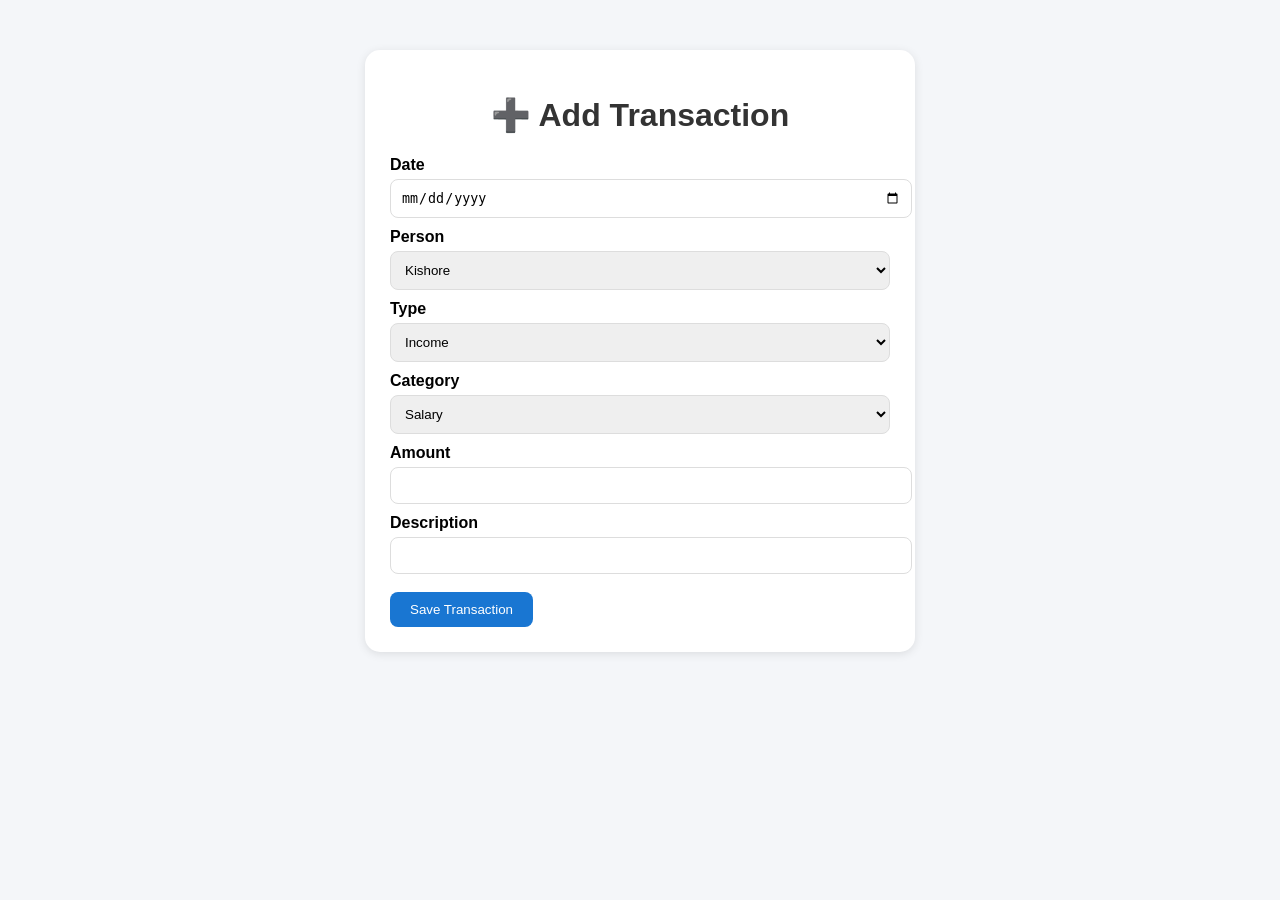
==== add.html @ c60ede45 "Add files via upload" ====
<!DOCTYPE html>
<html>
<head>
    <title>Add Transaction</title>
    <link rel="stylesheet" href="style.css">
</head>
<body>

<div class="container">

<h1>➕ Add Transaction</h1>

<form>

<label>Date</label>
<input type="date" id="date">

<label>Person</label>
<select id="person">
    <option>Kishore</option>
    <option>Wife</option>
</select>

<label>Type</label>
<select id="type">
    <option>Income</option>
    <option>Expense</option>
    <option>Investment</option>
    <option>EMI</option>
</select>

<label>Category</label>
<select id="category">
    <option>Salary</option>
    <option>Grocery</option>
    <option>Fuel</option>
    <option>Shopping</option>
    <option>Dining</option>
    <option>Medical</option>
    <option>Investment</option>
    <option>EMI</option>
</select>

<label>Amount</label>
<input type="number" id="amount">

<label>Description</label>
<input type="text" id="description">

<br><br>

<button type="button" onclick="saveTransaction()">
Save Transaction
</button>

</form>

</div>

<script src="app.js"></script>

</body>
</html>
---- style.css ----
body{
    font-family: 'Segoe UI', sans-serif;
    background:#f4f6f9;
    margin:0;
    padding:20px;
}

h1{
    text-align:center;
    color:#333;
}

.dashboard{
    display:flex;
    gap:20px;
    flex-wrap:wrap;
    margin-top:20px;
}

.card{
    background:white;
    padding:20px;
    border-radius:15px;
    box-shadow:0 2px 10px rgba(0,0,0,0.1);
    width:250px;
}

.card h3{
    margin:0;
    color:#666;
}

.card p{
    font-size:28px;
    font-weight:bold;
    color:#2e7d32;
}

button{
    background:#1976d2;
    color:white;
    border:none;
    padding:10px 20px;
    border-radius:8px;
    cursor:pointer;
}
.container{
    width:500px;
    margin:30px auto;
    background:white;
    padding:25px;
    border-radius:15px;
    box-shadow:0 2px 10px rgba(0,0,0,0.1);
}

label{
    display:block;
    margin-top:10px;
    font-weight:bold;
}

input,select{
    width:100%;
    padding:10px;
    margin-top:5px;
    border:1px solid #ddd;
    border-radius:8px;
}
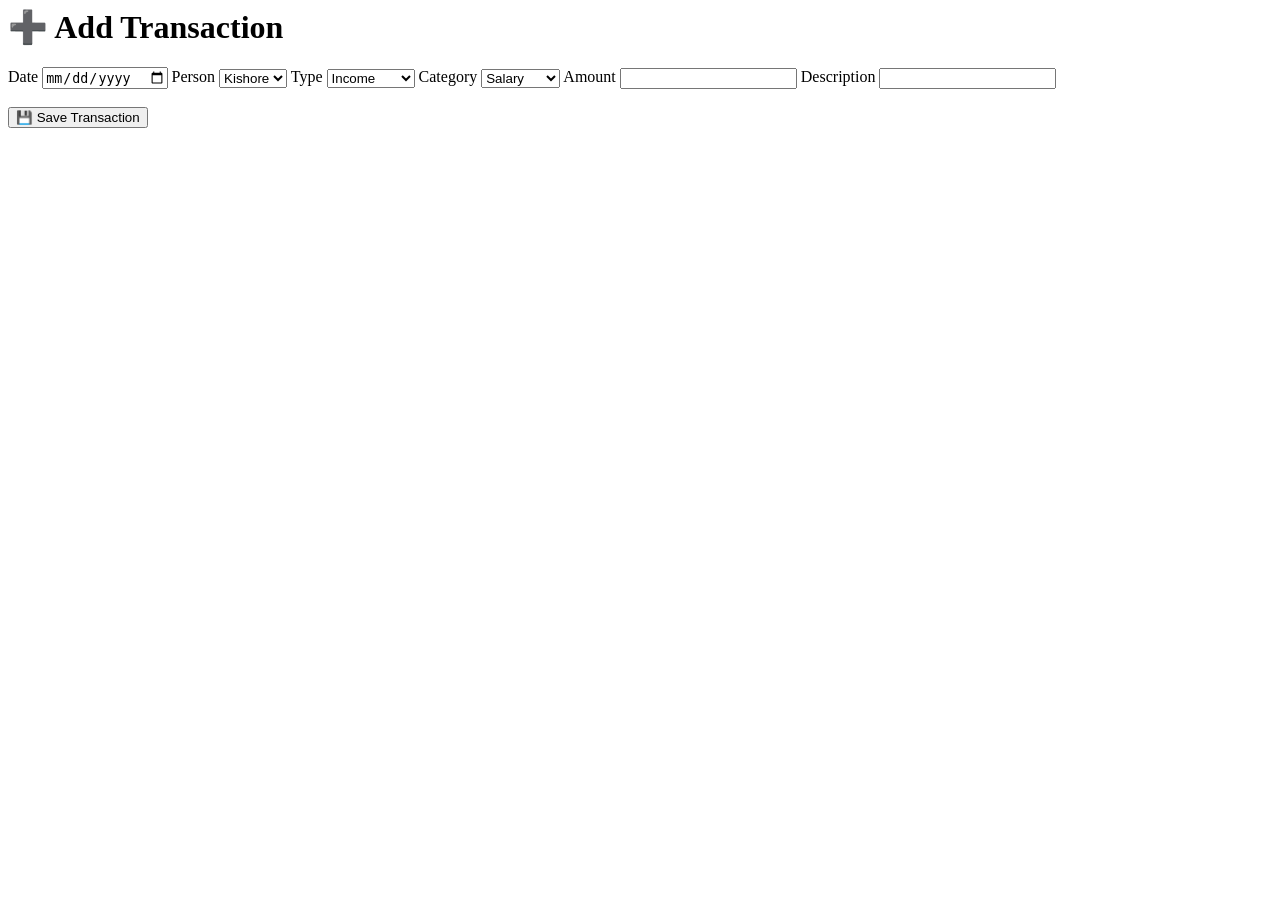
==== commit 9ee6a557: "Add files via upload" ====
--- a/add.html
+++ b/add.html
@@ -1,16 +1,8 @@
-<!DOCTYPE html>
-<html>
-<head>
-    <title>Add Transaction</title>
-    <link rel="stylesheet" href="style.css">
-</head>
 <body>
 
 <div class="container">
 
 <h1>➕ Add Transaction</h1>
-
-<form>
 
 <label>Date</label>
 <input type="date" id="date">
@@ -37,8 +29,6 @@
     <option>Shopping</option>
     <option>Dining</option>
     <option>Medical</option>
-    <option>Investment</option>
-    <option>EMI</option>
 </select>
 
 <label>Amount</label>
@@ -50,14 +40,11 @@
 <br><br>
 
 <button type="button" onclick="saveTransaction()">
-Save Transaction
+💾 Save Transaction
 </button>
-
-</form>
 
 </div>
 
 <script src="app.js"></script>
 
-</body>
-</html>+</body>
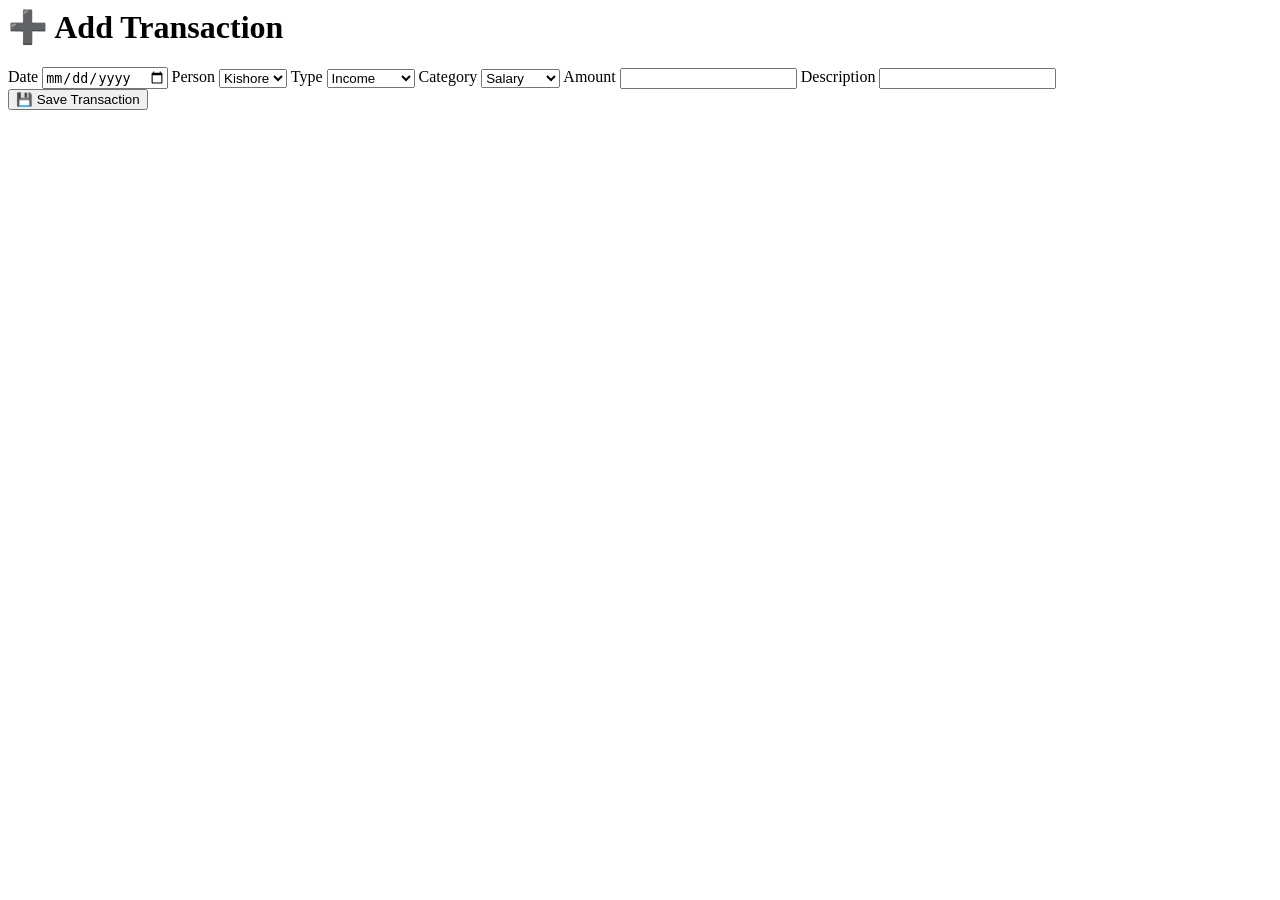
==== commit 9edf00a7: "Add files via upload" ====
--- a/add.html
+++ b/add.html
@@ -28,7 +28,6 @@
     <option>Fuel</option>
     <option>Shopping</option>
     <option>Dining</option>
-    <option>Medical</option>
 </select>
 
 <label>Amount</label>
@@ -37,7 +36,7 @@
 <label>Description</label>
 <input type="text" id="description">
 
-<br><br>
+<br>
 
 <button type="button" onclick="saveTransaction()">
 💾 Save Transaction
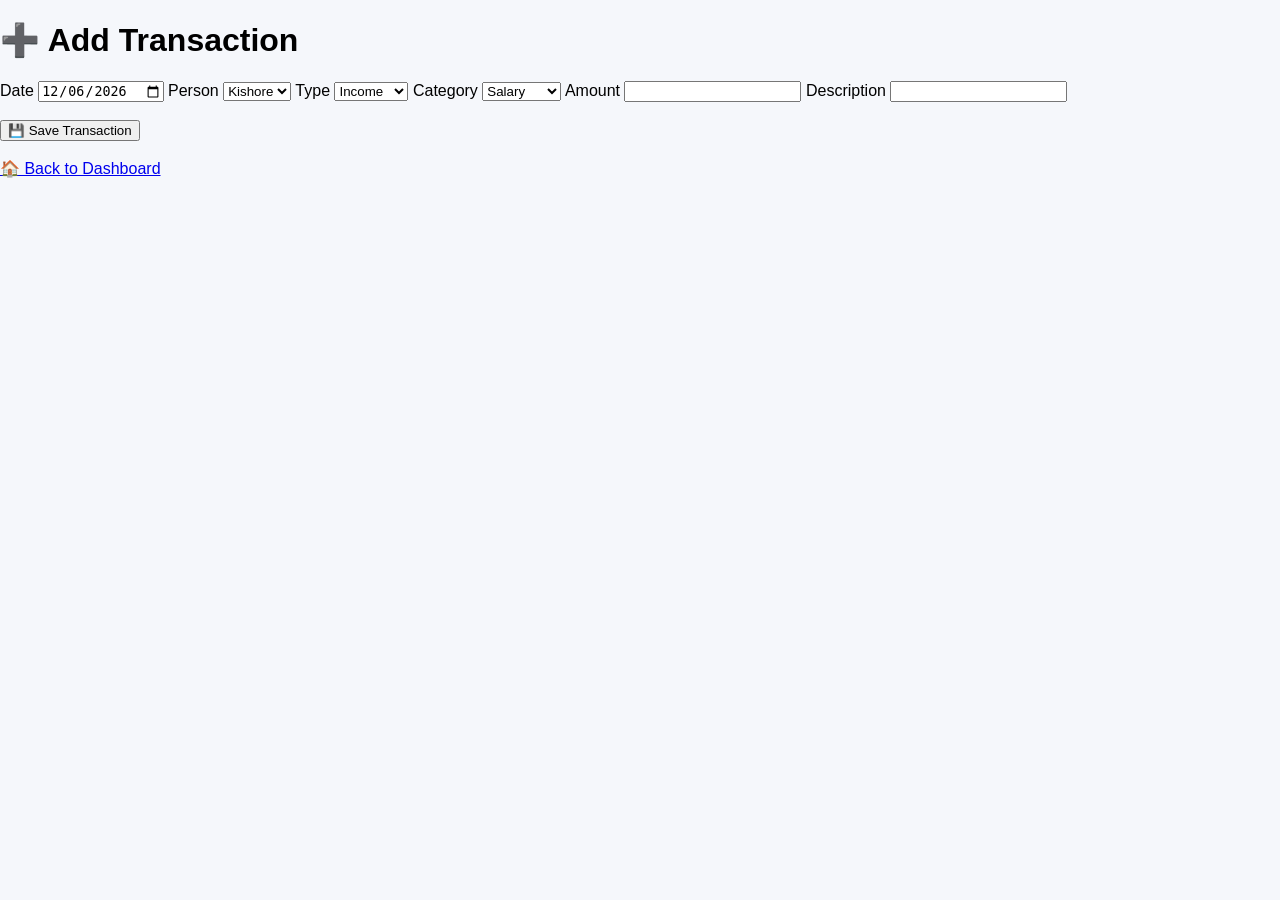
==== commit b1569578: "Add files via upload" ====
--- a/add.html
+++ b/add.html
@@ -1,3 +1,12 @@
+<!DOCTYPE html>
+<html lang="en">
+<head>
+<meta charset="UTF-8">
+<meta name="viewport" content="width=device-width, initial-scale=1.0">
+<title>Add Transaction</title>
+<link rel="stylesheet" href="style.css">
+</head>
+
 <body>
 
 <div class="container">
@@ -17,17 +26,18 @@
 <select id="type">
     <option>Income</option>
     <option>Expense</option>
-    <option>Investment</option>
-    <option>EMI</option>
+    <option>Saving</option>
 </select>
 
 <label>Category</label>
 <select id="category">
     <option>Salary</option>
+    <option>Fuel</option>
     <option>Grocery</option>
-    <option>Fuel</option>
     <option>Shopping</option>
     <option>Dining</option>
+    <option>Medical</option>
+    <option>Saving</option>
 </select>
 
 <label>Amount</label>
@@ -36,14 +46,59 @@
 <label>Description</label>
 <input type="text" id="description">
 
-<br>
+<br><br>
 
-<button type="button" onclick="saveTransaction()">
+<button onclick="saveTransaction()">
 💾 Save Transaction
 </button>
 
+<br><br>
+
+<a href="index.html">🏠 Back to Dashboard</a>
+
 </div>
 
-<script src="app.js"></script>
+<script>
 
-</body>+document.getElementById("date").value =
+new Date().toISOString().split("T")[0];
+
+async function saveTransaction(){
+
+    const transaction = {
+        person: document.getElementById("person").value,
+        type: document.getElementById("type").value,
+        category: document.getElementById("category").value,
+        amount: document.getElementById("amount").value,
+        description: document.getElementById("description").value
+    };
+
+    try{
+
+        const response = await fetch(
+        "https://script.google.com/macros/s/AKfycbyr5Uu3r7hjsz2JHsFpvwzTyMAIAlU5gSVBAm2mznw7GYIHjeQllzT-9WCHMT-ZJL0u/exec",
+        {
+            method:"POST",
+            body:JSON.stringify(transaction)
+        });
+
+        const result = await response.json();
+
+        if(result.status=="success"){
+            alert("✅ Transaction Saved");
+        }
+        else{
+            alert("❌ Failed");
+        }
+
+    }
+    catch(error){
+        console.error(error);
+        alert("❌ Error Saving Transaction");
+    }
+}
+
+</script>
+
+</body>
+</html>
--- a/style.css
+++ b/style.css
@@ -0,0 +1,84 @@
+body{
+    margin:0;
+    font-family:'Segoe UI',sans-serif;
+    background:#f5f7fb;
+    padding-bottom:80px;
+}
+
+.header{
+    background:#1e293b;
+    color:white;
+    padding:18px;
+    font-size:22px;
+    font-weight:bold;
+}
+
+.balance-card{
+    margin:15px;
+    background:linear-gradient(135deg,#2563eb,#1d4ed8);
+    color:white;
+    padding:25px;
+    border-radius:20px;
+}
+
+.balance-card h3{
+    margin:0;
+}
+
+.balance-card h1{
+    margin-top:10px;
+    font-size:40px;
+}
+
+.cards{
+    display:flex;
+    gap:10px;
+    margin:15px;
+}
+
+.mini-card{
+    flex:1;
+    background:white;
+    padding:15px;
+    border-radius:15px;
+    box-shadow:0 2px 8px rgba(0,0,0,0.1);
+}
+
+.income{
+    border-left:5px solid green;
+}
+
+.expense{
+    border-left:5px solid red;
+}
+
+.section{
+    margin:15px;
+}
+
+.transaction{
+    background:white;
+    padding:15px;
+    margin-bottom:10px;
+    border-radius:10px;
+    box-shadow:0 2px 5px rgba(0,0,0,0.05);
+    display:flex;
+    justify-content:space-between;
+}
+
+.bottom-nav{
+    position:fixed;
+    bottom:0;
+    width:100%;
+    background:white;
+    display:flex;
+    justify-content:space-around;
+    padding:15px 0;
+    box-shadow:0 -2px 10px rgba(0,0,0,0.1);
+}
+
+.bottom-nav a{
+    text-decoration:none;
+    color:#333;
+    font-size:14px;
+}
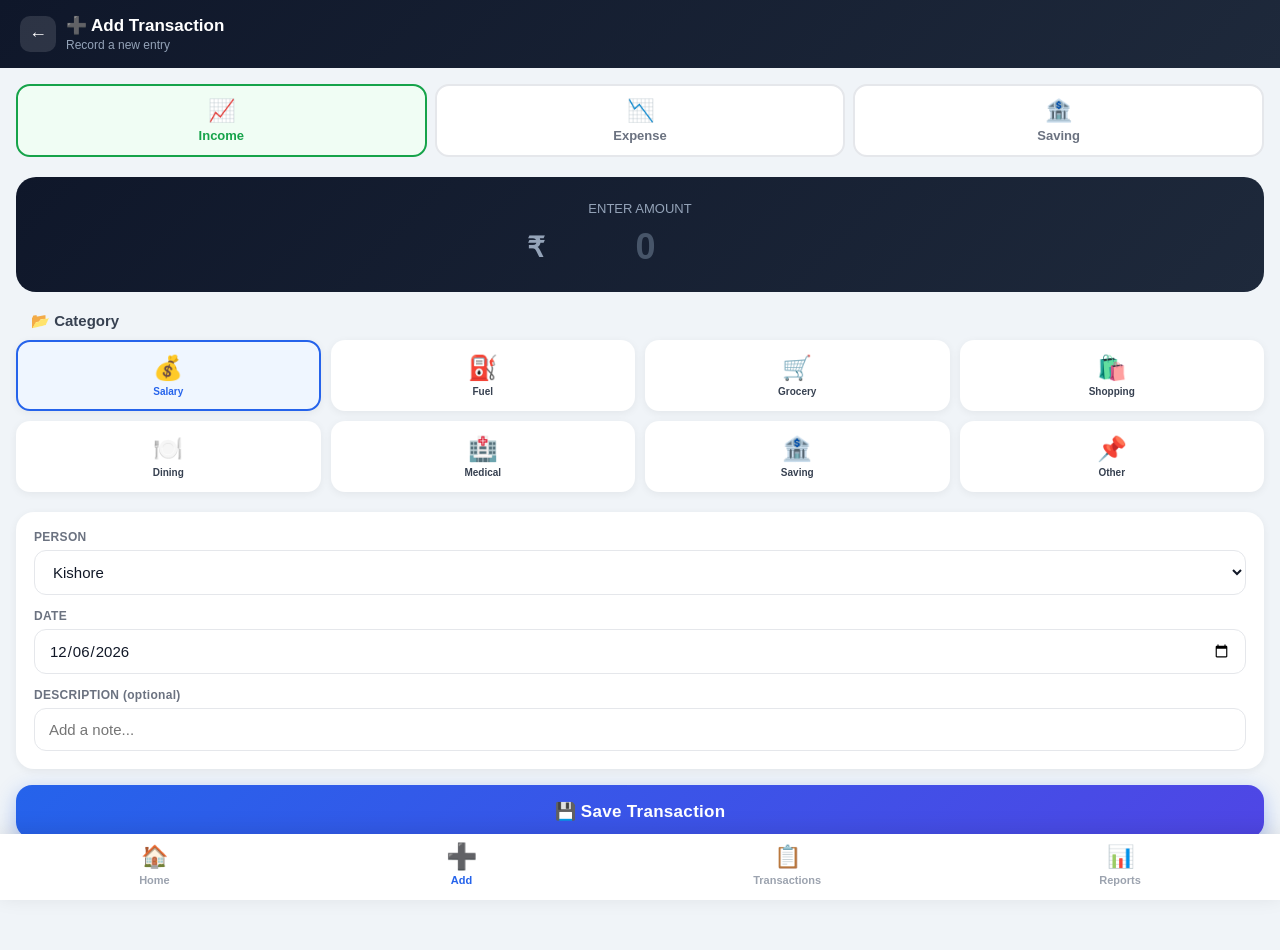
==== commit 1850cd03: "Add files via upload" ====
--- a/add.html
+++ b/add.html
@@ -1,104 +1,189 @@
-<!DOCTYPE html>
-<html lang="en">
-<head>
-<meta charset="UTF-8">
-<meta name="viewport" content="width=device-width, initial-scale=1.0">
-<title>Add Transaction</title>
-<link rel="stylesheet" href="style.css">
-</head>
-
-<body>
-
-<div class="container">
-
-<h1>➕ Add Transaction</h1>
-
-<label>Date</label>
-<input type="date" id="date">
-
-<label>Person</label>
-<select id="person">
-    <option>Kishore</option>
-    <option>Wife</option>
-</select>
-
-<label>Type</label>
-<select id="type">
-    <option>Income</option>
-    <option>Expense</option>
-    <option>Saving</option>
-</select>
-
-<label>Category</label>
-<select id="category">
-    <option>Salary</option>
-    <option>Fuel</option>
-    <option>Grocery</option>
-    <option>Shopping</option>
-    <option>Dining</option>
-    <option>Medical</option>
-    <option>Saving</option>
-</select>
-
-<label>Amount</label>
-<input type="number" id="amount">
-
-<label>Description</label>
-<input type="text" id="description">
-
-<br><br>
-
-<button onclick="saveTransaction()">
-💾 Save Transaction
-</button>
-
-<br><br>
-
-<a href="index.html">🏠 Back to Dashboard</a>
-
-</div>
-
-<script>
-
-document.getElementById("date").value =
-new Date().toISOString().split("T")[0];
-
-async function saveTransaction(){
-
-    const transaction = {
-        person: document.getElementById("person").value,
-        type: document.getElementById("type").value,
-        category: document.getElementById("category").value,
-        amount: document.getElementById("amount").value,
-        description: document.getElementById("description").value
-    };
-
-    try{
-
-        const response = await fetch(
-        "https://script.google.com/macros/s/AKfycbyr5Uu3r7hjsz2JHsFpvwzTyMAIAlU5gSVBAm2mznw7GYIHjeQllzT-9WCHMT-ZJL0u/exec",
-        {
-            method:"POST",
-            body:JSON.stringify(transaction)
-        });
-
-        const result = await response.json();
-
-        if(result.status=="success"){
-            alert("✅ Transaction Saved");
-        }
-        else{
-            alert("❌ Failed");
-        }
-
-    }
-    catch(error){
-        console.error(error);
-        alert("❌ Error Saving Transaction");
-    }
-}
-
-</script>
-
-</body>
-</html>+<!DOCTYPE html>
+<html lang="en">
+<head>
+<meta charset="UTF-8">
+<meta name="viewport" content="width=device-width, initial-scale=1.0">
+<title>Add Transaction</title>
+<link rel="stylesheet" href="style.css">
+</head>
+<body>
+
+<!-- TOP HEADER -->
+<div class="top-header">
+  <div class="header-left">
+    <a href="index.html" class="back-btn">←</a>
+    <div class="header-title">
+      <h1>➕ Add Transaction</h1>
+      <p>Record a new entry</p>
+    </div>
+  </div>
+</div>
+
+<div class="add-page">
+
+  <!-- TYPE TOGGLE -->
+  <div class="type-toggle">
+    <button id="btn-income" onclick="setType('Income')" class="active-income">
+      <span class="toggle-emoji">📈</span>Income
+    </button>
+    <button id="btn-expense" onclick="setType('Expense')">
+      <span class="toggle-emoji">📉</span>Expense
+    </button>
+    <button id="btn-saving" onclick="setType('Saving')">
+      <span class="toggle-emoji">🏦</span>Saving
+    </button>
+  </div>
+
+  <!-- AMOUNT -->
+  <div class="amount-card">
+    <label>ENTER AMOUNT</label>
+    <div class="amount-row">
+      <span class="currency">₹</span>
+      <input type="number" id="amount" placeholder="0" inputmode="numeric">
+    </div>
+  </div>
+
+  <!-- CATEGORY GRID -->
+  <div class="section-title">📂 Category</div>
+  <div class="cat-grid" id="catGrid">
+    <div class="cat-item selected" onclick="selectCat(this,'Salary')">
+      <div class="cat-emoji">💰</div>
+      <div class="cat-name">Salary</div>
+    </div>
+    <div class="cat-item" onclick="selectCat(this,'Fuel')">
+      <div class="cat-emoji">⛽</div>
+      <div class="cat-name">Fuel</div>
+    </div>
+    <div class="cat-item" onclick="selectCat(this,'Grocery')">
+      <div class="cat-emoji">🛒</div>
+      <div class="cat-name">Grocery</div>
+    </div>
+    <div class="cat-item" onclick="selectCat(this,'Shopping')">
+      <div class="cat-emoji">🛍️</div>
+      <div class="cat-name">Shopping</div>
+    </div>
+    <div class="cat-item" onclick="selectCat(this,'Dining')">
+      <div class="cat-emoji">🍽️</div>
+      <div class="cat-name">Dining</div>
+    </div>
+    <div class="cat-item" onclick="selectCat(this,'Medical')">
+      <div class="cat-emoji">🏥</div>
+      <div class="cat-name">Medical</div>
+    </div>
+    <div class="cat-item" onclick="selectCat(this,'Saving')">
+      <div class="cat-emoji">🏦</div>
+      <div class="cat-name">Saving</div>
+    </div>
+    <div class="cat-item" onclick="selectCat(this,'Other')">
+      <div class="cat-emoji">📌</div>
+      <div class="cat-name">Other</div>
+    </div>
+  </div>
+
+  <!-- DETAILS FORM -->
+  <div class="add-form-card">
+    <div class="field">
+      <label>PERSON</label>
+      <select id="person">
+        <option>Kishore</option>
+        <option>Darshini</option>
+      </select>
+    </div>
+    <div class="field">
+      <label>DATE</label>
+      <input type="date" id="date">
+    </div>
+    <div class="field">
+      <label>DESCRIPTION (optional)</label>
+      <input type="text" id="description" placeholder="Add a note...">
+    </div>
+  </div>
+
+  <!-- SAVE BUTTON -->
+  <button class="save-btn" onclick="saveTransaction()">💾 Save Transaction</button>
+
+</div>
+
+<!-- BOTTOM NAV -->
+<div class="bottom-nav">
+  <a href="index.html"><span class="nav-icon">🏠</span>Home</a>
+  <a href="add.html" class="active"><span class="nav-icon">➕</span>Add</a>
+  <a href="transactions.html"><span class="nav-icon">📋</span>Transactions</a>
+  <a href="reports.html"><span class="nav-icon">📊</span>Reports</a>
+</div>
+
+<script>
+let selectedType = 'Income';
+let selectedCategory = 'Salary';
+
+document.getElementById("date").value = new Date().toISOString().split("T")[0];
+
+// Pre-fill person from logged-in user
+const currentUser = localStorage.getItem("currentUser");
+if(currentUser){
+  const sel = document.getElementById("person");
+  for(let i=0;i<sel.options.length;i++){
+    if(sel.options[i].value === currentUser) sel.selectedIndex = i;
+  }
+}
+
+function setType(type){
+  selectedType = type;
+  document.getElementById('btn-income').className  = type==='Income'  ? 'active-income'  : '';
+  document.getElementById('btn-expense').className = type==='Expense' ? 'active-expense' : '';
+  document.getElementById('btn-saving').className  = type==='Saving'  ? 'active-saving'  : '';
+}
+
+function selectCat(el, name){
+  document.querySelectorAll('.cat-item').forEach(c => c.classList.remove('selected'));
+  el.classList.add('selected');
+  selectedCategory = name;
+}
+
+async function saveTransaction(){
+  const amount = document.getElementById("amount").value;
+  if(!amount || amount <= 0){
+    alert("Please enter a valid amount");
+    return;
+  }
+
+  const transaction = {
+    person: document.getElementById("person").value,
+    type: selectedType,
+    category: selectedCategory,
+    amount: amount,
+    date: document.getElementById("date").value,
+    description: document.getElementById("description").value
+  };
+
+  const saveBtn = document.querySelector(".save-btn");
+  saveBtn.textContent = "Saving...";
+  saveBtn.disabled = true;
+
+  try{
+    const response = await fetch(
+      "https://script.google.com/macros/s/AKfycbyr5Uu3r7hjsz2JHsFpvwzTyMAIAlU5gSVBAm2mznw7GYIHjeQllzT-9WCHMT-ZJL0u/exec",
+      { method:"POST", body:JSON.stringify(transaction) }
+    );
+    const result = await response.json();
+    if(result.status === "success"){
+      alert("✅ Transaction Saved!");
+      document.getElementById("amount").value = "";
+      document.getElementById("description").value = "";
+    } else {
+      alert("❌ Save failed. Try again.");
+    }
+  }
+  catch(error){
+    console.error(error);
+    alert("❌ Error saving. Check connection.");
+  }
+  finally{
+    saveBtn.textContent = "💾 Save Transaction";
+    saveBtn.disabled = false;
+  }
+}
+</script>
+
+</body>
+</html>
--- a/style.css
+++ b/style.css
@@ -1,84 +1,790 @@
-body{
-    margin:0;
-    font-family:'Segoe UI',sans-serif;
-    background:#f5f7fb;
-    padding-bottom:80px;
-}
-
-.header{
-    background:#1e293b;
-    color:white;
-    padding:18px;
-    font-size:22px;
-    font-weight:bold;
-}
-
-.balance-card{
-    margin:15px;
-    background:linear-gradient(135deg,#2563eb,#1d4ed8);
-    color:white;
-    padding:25px;
-    border-radius:20px;
-}
-
-.balance-card h3{
-    margin:0;
-}
-
-.balance-card h1{
-    margin-top:10px;
-    font-size:40px;
-}
-
-.cards{
-    display:flex;
-    gap:10px;
-    margin:15px;
-}
-
-.mini-card{
-    flex:1;
-    background:white;
-    padding:15px;
-    border-radius:15px;
-    box-shadow:0 2px 8px rgba(0,0,0,0.1);
-}
-
-.income{
-    border-left:5px solid green;
-}
-
-.expense{
-    border-left:5px solid red;
-}
-
-.section{
-    margin:15px;
-}
-
-.transaction{
-    background:white;
-    padding:15px;
-    margin-bottom:10px;
-    border-radius:10px;
-    box-shadow:0 2px 5px rgba(0,0,0,0.05);
-    display:flex;
-    justify-content:space-between;
-}
-
-.bottom-nav{
-    position:fixed;
-    bottom:0;
-    width:100%;
-    background:white;
-    display:flex;
-    justify-content:space-around;
-    padding:15px 0;
-    box-shadow:0 -2px 10px rgba(0,0,0,0.1);
-}
-
-.bottom-nav a{
-    text-decoration:none;
-    color:#333;
-    font-size:14px;
-}+*{
+margin:0;
+padding:0;
+box-sizing:border-box;
+font-family:'Segoe UI',sans-serif;
+}
+
+body{
+background:#f0f4f8;
+padding-bottom:80px;
+}
+
+/* ── LOADING SCREEN ── */
+.loading-screen{
+position:fixed;
+inset:0;
+background:linear-gradient(135deg,#0f172a,#1e293b);
+display:flex;
+flex-direction:column;
+justify-content:center;
+align-items:center;
+z-index:99999;
+gap:16px;
+}
+
+.loading-screen h3{
+color:white;
+font-size:16px;
+letter-spacing:1px;
+}
+
+.loader{
+width:52px;
+height:52px;
+border:5px solid rgba(255,255,255,0.15);
+border-top:5px solid #2563eb;
+border-radius:50%;
+animation:spin 1s linear infinite;
+}
+
+@keyframes spin{100%{transform:rotate(360deg);}}
+
+/* ── TOP HEADER ── */
+.top-header{
+background:linear-gradient(135deg,#0f172a,#1e293b);
+padding:16px 20px;
+display:flex;
+justify-content:space-between;
+align-items:center;
+color:white;
+position:sticky;
+top:0;
+z-index:100;
+}
+
+.header-left{
+display:flex;
+align-items:center;
+gap:10px;
+}
+
+.back-btn{
+background:rgba(255,255,255,0.12);
+border:none;
+color:white;
+width:36px;
+height:36px;
+border-radius:10px;
+font-size:18px;
+cursor:pointer;
+display:flex;
+align-items:center;
+justify-content:center;
+text-decoration:none;
+transition:background 0.2s;
+}
+
+.back-btn:active{
+background:rgba(255,255,255,0.25);
+}
+
+.header-title h1{
+font-size:17px;
+font-weight:700;
+line-height:1.2;
+}
+
+.header-title p{
+font-size:12px;
+color:#94a3b8;
+margin-top:2px;
+}
+
+/* ── LOGOUT BUTTON IN HEADER ── */
+.logout-btn{
+background:rgba(220,38,38,0.15);
+border:1.5px solid rgba(220,38,38,0.4);
+color:#fca5a5;
+padding:8px 14px;
+border-radius:10px;
+font-size:13px;
+font-weight:600;
+cursor:pointer;
+display:flex;
+align-items:center;
+gap:6px;
+}
+
+.logout-btn:active{
+background:rgba(220,38,38,0.3);
+}
+
+/* ── WELCOME ── */
+.welcome-section{
+padding:20px 20px 10px;
+}
+
+.welcome-section h2{
+font-size:22px;
+font-weight:700;
+color:#111827;
+margin-bottom:4px;
+}
+
+.welcome-section p{
+color:#6b7280;
+font-size:14px;
+}
+
+/* ── BALANCE CARDS ROW ── */
+.balance-row{
+display:flex;
+gap:10px;
+padding:10px 15px;
+}
+
+.balance-card{
+flex:1;
+border-radius:18px;
+padding:14px 10px;
+text-align:center;
+color:white;
+}
+
+.balance-card.user1{
+background:linear-gradient(135deg,#2563eb,#4f46e5);
+}
+
+.balance-card.user2{
+background:linear-gradient(135deg,#0891b2,#0e7490);
+}
+
+.balance-card.combined{
+background:linear-gradient(135deg,#059669,#047857);
+}
+
+.balance-card .bal-label{
+font-size:10px;
+font-weight:600;
+letter-spacing:0.5px;
+opacity:0.85;
+margin-bottom:4px;
+}
+
+.balance-card .bal-name{
+font-size:11px;
+opacity:0.75;
+margin-bottom:6px;
+}
+
+.balance-card .bal-amount{
+font-size:16px;
+font-weight:800;
+}
+
+/* ── SUMMARY SECTION ── */
+.section-title{
+margin:16px 15px 10px;
+font-size:15px;
+font-weight:700;
+color:#374151;
+display:flex;
+align-items:center;
+gap:6px;
+}
+
+/* ── SUMMARY TABLE GRID ── */
+.summary-table{
+margin:0 15px;
+background:white;
+border-radius:18px;
+overflow:hidden;
+box-shadow:0 4px 15px rgba(0,0,0,0.07);
+}
+
+.summary-table .st-header{
+display:grid;
+grid-template-columns:90px 1fr 1fr 1fr;
+background:#f8fafc;
+border-bottom:1px solid #e5e7eb;
+}
+
+.summary-table .st-header div{
+padding:10px 6px;
+font-size:11px;
+font-weight:700;
+color:#6b7280;
+text-align:center;
+letter-spacing:0.3px;
+}
+
+.summary-table .st-header div:first-child{
+text-align:left;
+padding-left:14px;
+}
+
+.summary-table .st-row{
+display:grid;
+grid-template-columns:90px 1fr 1fr 1fr;
+border-bottom:1px solid #f3f4f6;
+align-items:center;
+}
+
+.summary-table .st-row:last-child{
+border-bottom:none;
+}
+
+.summary-table .st-row.combined-row{
+background:#f0fdf4;
+}
+
+.summary-table .st-label{
+padding:14px 6px 14px 14px;
+font-size:12px;
+font-weight:600;
+color:#374151;
+display:flex;
+align-items:center;
+gap:5px;
+}
+
+.summary-table .st-label .avatar{
+width:26px;
+height:26px;
+border-radius:50%;
+display:flex;
+align-items:center;
+justify-content:center;
+font-size:12px;
+font-weight:700;
+color:white;
+flex-shrink:0;
+}
+
+.avatar.av-blue{ background:#2563eb; }
+.avatar.av-cyan{ background:#0891b2; }
+.avatar.av-green{ background:#059669; }
+
+.summary-table .st-cell{
+padding:14px 6px;
+text-align:center;
+font-size:13px;
+font-weight:700;
+}
+
+.st-cell.income{ color:#16a34a; }
+.st-cell.expense{ color:#dc2626; }
+.st-cell.saving{ color:#2563eb; }
+
+/* ── RECENT TRANSACTIONS ── */
+.recent-header{
+display:flex;
+justify-content:space-between;
+align-items:center;
+padding:16px 15px 10px;
+}
+
+.recent-header h3{
+font-size:15px;
+font-weight:700;
+color:#374151;
+}
+
+.recent-header a{
+text-decoration:none;
+color:#2563eb;
+font-weight:600;
+font-size:13px;
+}
+
+.transaction-card{
+background:white;
+margin:8px 15px;
+padding:14px 16px;
+border-radius:14px;
+display:flex;
+justify-content:space-between;
+align-items:center;
+box-shadow:0 2px 8px rgba(0,0,0,0.06);
+}
+
+.txn-left{
+display:flex;
+align-items:center;
+gap:12px;
+}
+
+.txn-icon{
+width:40px;
+height:40px;
+border-radius:12px;
+background:#f0f4ff;
+display:flex;
+align-items:center;
+justify-content:center;
+font-size:18px;
+}
+
+.txn-title{
+font-size:14px;
+font-weight:600;
+color:#111827;
+}
+
+.txn-date{
+font-size:12px;
+color:#9ca3af;
+margin-top:2px;
+}
+
+.txn-amount{
+font-size:15px;
+font-weight:700;
+}
+
+.txn-amount.income{ color:#16a34a; }
+.txn-amount.expense{ color:#dc2626; }
+.txn-amount.saving{ color:#2563eb; }
+
+/* ── LOGOUT POPUP ── */
+.logout-popup{
+display:none;
+position:fixed;
+inset:0;
+background:rgba(0,0,0,.55);
+justify-content:center;
+align-items:flex-end;
+z-index:9999;
+padding:20px;
+}
+
+.logout-card{
+background:white;
+width:100%;
+max-width:480px;
+border-radius:24px 24px 16px 16px;
+padding:28px 24px;
+text-align:center;
+}
+
+.logout-card .logout-icon{
+font-size:44px;
+margin-bottom:14px;
+}
+
+.logout-card h3{
+font-size:18px;
+font-weight:700;
+color:#111827;
+margin-bottom:8px;
+}
+
+.logout-card p{
+color:#6b7280;
+font-size:14px;
+margin-bottom:22px;
+}
+
+.logout-actions{
+display:flex;
+gap:12px;
+}
+
+.cancel-btn{
+flex:1;
+background:#f3f4f6;
+color:#374151;
+border:none;
+padding:14px;
+border-radius:12px;
+font-size:15px;
+font-weight:600;
+cursor:pointer;
+}
+
+.confirm-btn{
+flex:1;
+background:linear-gradient(135deg,#dc2626,#b91c1c);
+color:white;
+border:none;
+padding:14px;
+border-radius:12px;
+font-size:15px;
+font-weight:600;
+cursor:pointer;
+}
+
+/* ── BOTTOM NAV ── */
+.bottom-nav{
+position:fixed;
+bottom:0;
+left:0;
+width:100%;
+background:white;
+display:flex;
+justify-content:space-around;
+padding:10px 0 14px;
+box-shadow:0 -4px 20px rgba(0,0,0,0.1);
+z-index:200;
+}
+
+.bottom-nav a{
+text-decoration:none;
+color:#9ca3af;
+font-size:11px;
+font-weight:600;
+text-align:center;
+display:flex;
+flex-direction:column;
+align-items:center;
+gap:4px;
+padding:0 10px;
+transition:color 0.2s;
+}
+
+.bottom-nav a .nav-icon{
+font-size:22px;
+}
+
+.bottom-nav a.active{
+color:#2563eb;
+}
+
+.bottom-nav a.active .nav-icon{
+transform:scale(1.15);
+}
+
+/* ── TRANSACTIONS PAGE ── */
+.page-content{
+padding:15px;
+}
+
+.filter-bar{
+display:flex;
+gap:8px;
+margin-bottom:15px;
+flex-wrap:wrap;
+}
+
+.filter-btn{
+padding:8px 14px;
+border-radius:20px;
+border:1.5px solid #e5e7eb;
+background:white;
+font-size:13px;
+font-weight:600;
+color:#374151;
+cursor:pointer;
+display:flex;
+align-items:center;
+gap:5px;
+}
+
+.filter-btn.active{
+background:#2563eb;
+color:white;
+border-color:#2563eb;
+}
+
+.filter-section{
+background:white;
+border-radius:16px;
+padding:16px;
+margin-bottom:15px;
+box-shadow:0 2px 8px rgba(0,0,0,0.06);
+display:none;
+}
+
+.filter-section.open{
+display:block;
+}
+
+.filter-section label{
+font-size:12px;
+font-weight:600;
+color:#6b7280;
+display:block;
+margin-bottom:6px;
+}
+
+.filter-section input,
+.filter-section select{
+width:100%;
+padding:10px 14px;
+border:1.5px solid #e5e7eb;
+border-radius:10px;
+font-size:14px;
+outline:none;
+background:white;
+margin-bottom:10px;
+}
+
+.filter-section input:focus,
+.filter-section select:focus{
+border-color:#2563eb;
+}
+
+.filter-row{
+display:flex;
+gap:10px;
+}
+
+.filter-row > div{
+flex:1;
+}
+
+.apply-btn{
+width:100%;
+background:#2563eb;
+color:white;
+border:none;
+padding:11px;
+border-radius:10px;
+font-size:14px;
+font-weight:600;
+cursor:pointer;
+}
+
+.clear-btn{
+width:100%;
+background:#f3f4f6;
+color:#374151;
+border:none;
+padding:11px;
+border-radius:10px;
+font-size:14px;
+font-weight:600;
+cursor:pointer;
+margin-top:8px;
+}
+
+.txn-table-wrap{
+background:white;
+border-radius:16px;
+overflow:hidden;
+box-shadow:0 2px 8px rgba(0,0,0,0.06);
+}
+
+.txn-table-wrap table{
+width:100%;
+border-collapse:collapse;
+font-size:13px;
+}
+
+.txn-table-wrap thead th{
+background:#f8fafc;
+padding:12px 10px;
+text-align:left;
+font-size:11px;
+font-weight:700;
+color:#6b7280;
+letter-spacing:0.3px;
+border-bottom:1px solid #e5e7eb;
+}
+
+.txn-table-wrap tbody td{
+padding:12px 10px;
+border-bottom:1px solid #f3f4f6;
+color:#374151;
+}
+
+.txn-table-wrap tbody tr:last-child td{
+border-bottom:none;
+}
+
+.type-badge{
+display:inline-block;
+padding:3px 8px;
+border-radius:20px;
+font-size:11px;
+font-weight:600;
+}
+
+.type-badge.income{ background:#dcfce7; color:#16a34a; }
+.type-badge.expense{ background:#fee2e2; color:#dc2626; }
+.type-badge.saving{ background:#dbeafe; color:#2563eb; }
+
+/* ── ADD TRANSACTION PAGE ── */
+.add-page{
+padding:16px;
+}
+
+.type-toggle{
+display:flex;
+gap:8px;
+margin-bottom:20px;
+}
+
+.type-toggle button{
+flex:1;
+padding:12px 6px;
+border-radius:14px;
+border:2px solid #e5e7eb;
+background:white;
+font-size:13px;
+font-weight:700;
+cursor:pointer;
+display:flex;
+flex-direction:column;
+align-items:center;
+gap:4px;
+color:#6b7280;
+transition:all 0.2s;
+}
+
+.type-toggle button.active-income{
+border-color:#16a34a;
+background:#f0fdf4;
+color:#16a34a;
+}
+
+.type-toggle button.active-expense{
+border-color:#dc2626;
+background:#fff1f2;
+color:#dc2626;
+}
+
+.type-toggle button.active-saving{
+border-color:#2563eb;
+background:#eff6ff;
+color:#2563eb;
+}
+
+.type-toggle button span.toggle-emoji{
+font-size:22px;
+}
+
+.amount-card{
+background:linear-gradient(135deg,#0f172a,#1e293b);
+border-radius:20px;
+padding:24px 20px;
+text-align:center;
+margin-bottom:20px;
+color:white;
+}
+
+.amount-card label{
+font-size:13px;
+color:#94a3b8;
+display:block;
+margin-bottom:10px;
+}
+
+.amount-card .amount-row{
+display:flex;
+align-items:center;
+justify-content:center;
+gap:8px;
+}
+
+.amount-card .currency{
+font-size:28px;
+font-weight:700;
+color:#94a3b8;
+}
+
+.amount-card input{
+background:transparent;
+border:none;
+outline:none;
+font-size:36px;
+font-weight:800;
+color:white;
+text-align:center;
+width:200px;
+}
+
+.amount-card input::placeholder{
+color:#475569;
+}
+
+.cat-grid{
+display:grid;
+grid-template-columns:repeat(4,1fr);
+gap:10px;
+margin-bottom:20px;
+}
+
+.cat-item{
+background:white;
+border-radius:14px;
+padding:12px 6px;
+text-align:center;
+cursor:pointer;
+border:2px solid transparent;
+box-shadow:0 2px 8px rgba(0,0,0,0.06);
+transition:all 0.2s;
+}
+
+.cat-item.selected{
+border-color:#2563eb;
+background:#eff6ff;
+}
+
+.cat-item .cat-emoji{
+font-size:24px;
+margin-bottom:4px;
+}
+
+.cat-item .cat-name{
+font-size:10px;
+font-weight:600;
+color:#374151;
+}
+
+.cat-item.selected .cat-name{
+color:#2563eb;
+}
+
+.add-form-card{
+background:white;
+border-radius:18px;
+padding:18px;
+box-shadow:0 2px 8px rgba(0,0,0,0.06);
+margin-bottom:16px;
+}
+
+.add-form-card .field{
+margin-bottom:14px;
+}
+
+.add-form-card .field:last-child{
+margin-bottom:0;
+}
+
+.add-form-card label{
+font-size:12px;
+font-weight:700;
+color:#6b7280;
+display:block;
+margin-bottom:6px;
+letter-spacing:0.3px;
+}
+
+.add-form-card input,
+.add-form-card select{
+width:100%;
+padding:12px 14px;
+border:1.5px solid #e5e7eb;
+border-radius:12px;
+font-size:15px;
+outline:none;
+background:white;
+color:#111827;
+}
+
+.add-form-card input:focus,
+.add-form-card select:focus{
+border-color:#2563eb;
+}
+
+.save-btn{
+width:100%;
+background:linear-gradient(135deg,#2563eb,#4f46e5);
+color:white;
+border:none;
+padding:16px;
+font-size:17px;
+font-weight:700;
+border-radius:16px;
+cursor:pointer;
+margin-bottom:16px;
+letter-spacing:0.3px;
+box-shadow:0 6px 20px rgba(37,99,235,0.35);
+}
+
+.save-btn:active{
+opacity:0.9;
+transform:scale(0.99);
+}
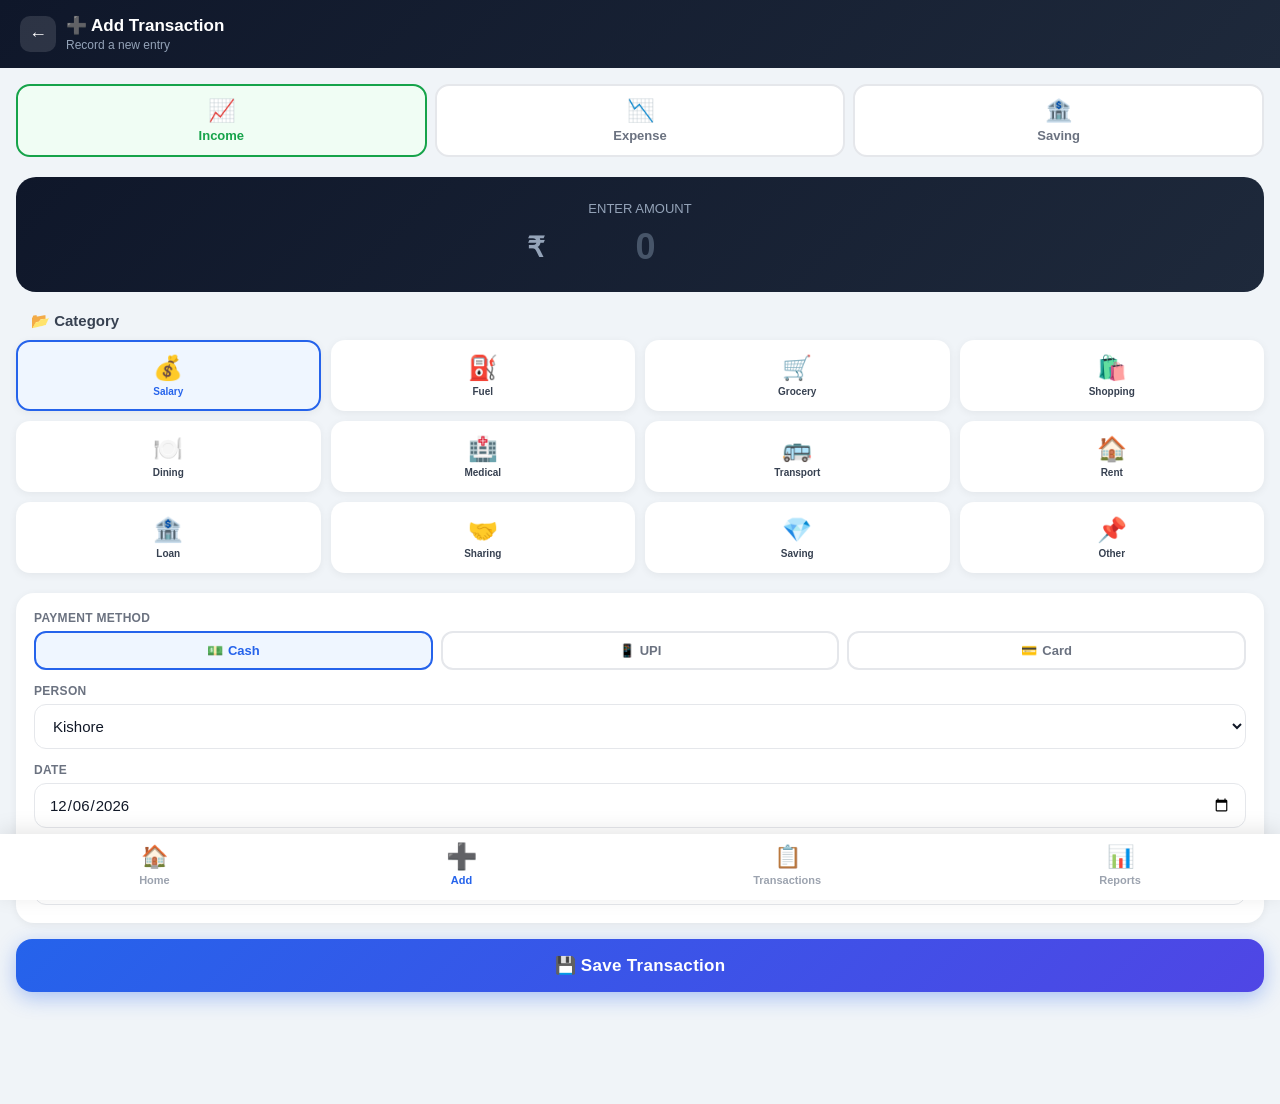
==== commit 045f991e: "Add files via upload" ====
--- a/add.html
+++ b/add.html
@@ -70,8 +70,24 @@
       <div class="cat-emoji">🏥</div>
       <div class="cat-name">Medical</div>
     </div>
+    <div class="cat-item" onclick="selectCat(this,'Transport')">
+      <div class="cat-emoji">🚌</div>
+      <div class="cat-name">Transport</div>
+    </div>
+    <div class="cat-item" onclick="selectCat(this,'Rent')">
+      <div class="cat-emoji">🏠</div>
+      <div class="cat-name">Rent</div>
+    </div>
+    <div class="cat-item" onclick="selectCat(this,'Loan')">
+      <div class="cat-emoji">🏦</div>
+      <div class="cat-name">Loan</div>
+    </div>
+    <div class="cat-item" onclick="selectCat(this,'Sharing')">
+      <div class="cat-emoji">🤝</div>
+      <div class="cat-name">Sharing</div>
+    </div>
     <div class="cat-item" onclick="selectCat(this,'Saving')">
-      <div class="cat-emoji">🏦</div>
+      <div class="cat-emoji">💎</div>
       <div class="cat-name">Saving</div>
     </div>
     <div class="cat-item" onclick="selectCat(this,'Other')">
@@ -82,6 +98,20 @@
 
   <!-- DETAILS FORM -->
   <div class="add-form-card">
+    <div class="field">
+      <label>PAYMENT METHOD</label>
+      <div class="payment-toggle">
+        <button id="pay-cash" class="pay-btn active-pay" onclick="setPayment('Cash')">
+          <span>💵</span> Cash
+        </button>
+        <button id="pay-upi" class="pay-btn" onclick="setPayment('UPI')">
+          <span>📱</span> UPI
+        </button>
+        <button id="pay-card" class="pay-btn" onclick="setPayment('Card')">
+          <span>💳</span> Card
+        </button>
+      </div>
+    </div>
     <div class="field">
       <label>PERSON</label>
       <select id="person">
@@ -115,10 +145,10 @@
 <script>
 let selectedType = 'Income';
 let selectedCategory = 'Salary';
+let selectedPayment = 'Cash';
 
 document.getElementById("date").value = new Date().toISOString().split("T")[0];
 
-// Pre-fill person from logged-in user
 const currentUser = localStorage.getItem("currentUser");
 if(currentUser){
   const sel = document.getElementById("person");
@@ -138,6 +168,13 @@
   document.querySelectorAll('.cat-item').forEach(c => c.classList.remove('selected'));
   el.classList.add('selected');
   selectedCategory = name;
+}
+
+function setPayment(method){
+  selectedPayment = method;
+  document.getElementById('pay-cash').className = method==='Cash' ? 'pay-btn active-pay' : 'pay-btn';
+  document.getElementById('pay-upi').className  = method==='UPI'  ? 'pay-btn active-pay' : 'pay-btn';
+  document.getElementById('pay-card').className = method==='Card' ? 'pay-btn active-pay' : 'pay-btn';
 }
 
 async function saveTransaction(){
@@ -153,7 +190,8 @@
     category: selectedCategory,
     amount: amount,
     date: document.getElementById("date").value,
-    description: document.getElementById("description").value
+    description: document.getElementById("description").value,
+    payment: selectedPayment
   };
 
   const saveBtn = document.querySelector(".save-btn");
@@ -170,6 +208,7 @@
       alert("✅ Transaction Saved!");
       document.getElementById("amount").value = "";
       document.getElementById("description").value = "";
+      setPayment('Cash');
     } else {
       alert("❌ Save failed. Try again.");
     }
--- a/style.css
+++ b/style.css
@@ -788,3 +788,87 @@
 opacity:0.9;
 transform:scale(0.99);
 }
+
+/* ── PAYMENT METHOD TOGGLE ── */
+.payment-toggle{
+display:flex;
+gap:8px;
+}
+
+.pay-btn{
+flex:1;
+padding:10px 6px;
+border-radius:12px;
+border:2px solid #e5e7eb;
+background:white;
+font-size:13px;
+font-weight:700;
+cursor:pointer;
+display:flex;
+align-items:center;
+justify-content:center;
+gap:5px;
+color:#6b7280;
+transition:all 0.2s;
+}
+
+.pay-btn.active-pay{
+border-color:#2563eb;
+background:#eff6ff;
+color:#2563eb;
+}
+
+/* ── TRANSACTION EXPANDABLE ROWS ── */
+.txn-main-row.expandable{
+cursor:pointer;
+}
+
+.txn-main-row.expandable:active{
+background:#f8fafc;
+}
+
+.txn-person-chip{
+display:inline-flex;
+align-items:center;
+justify-content:center;
+width:20px;
+height:20px;
+border-radius:50%;
+background:#2563eb;
+color:white;
+font-size:10px;
+font-weight:700;
+margin-right:4px;
+vertical-align:middle;
+}
+
+.row-chevron{
+font-size:10px;
+color:#9ca3af;
+margin-left:4px;
+}
+
+.txn-detail-row td{
+padding:0 !important;
+border-bottom:1px solid #f3f4f6;
+}
+
+.txn-detail-box{
+background:#f8fafc;
+padding:10px 14px;
+display:flex;
+flex-wrap:wrap;
+gap:8px;
+}
+
+.detail-chip{
+background:white;
+border:1px solid #e5e7eb;
+border-radius:20px;
+padding:5px 12px;
+font-size:12px;
+color:#374151;
+display:flex;
+align-items:center;
+gap:4px;
+}
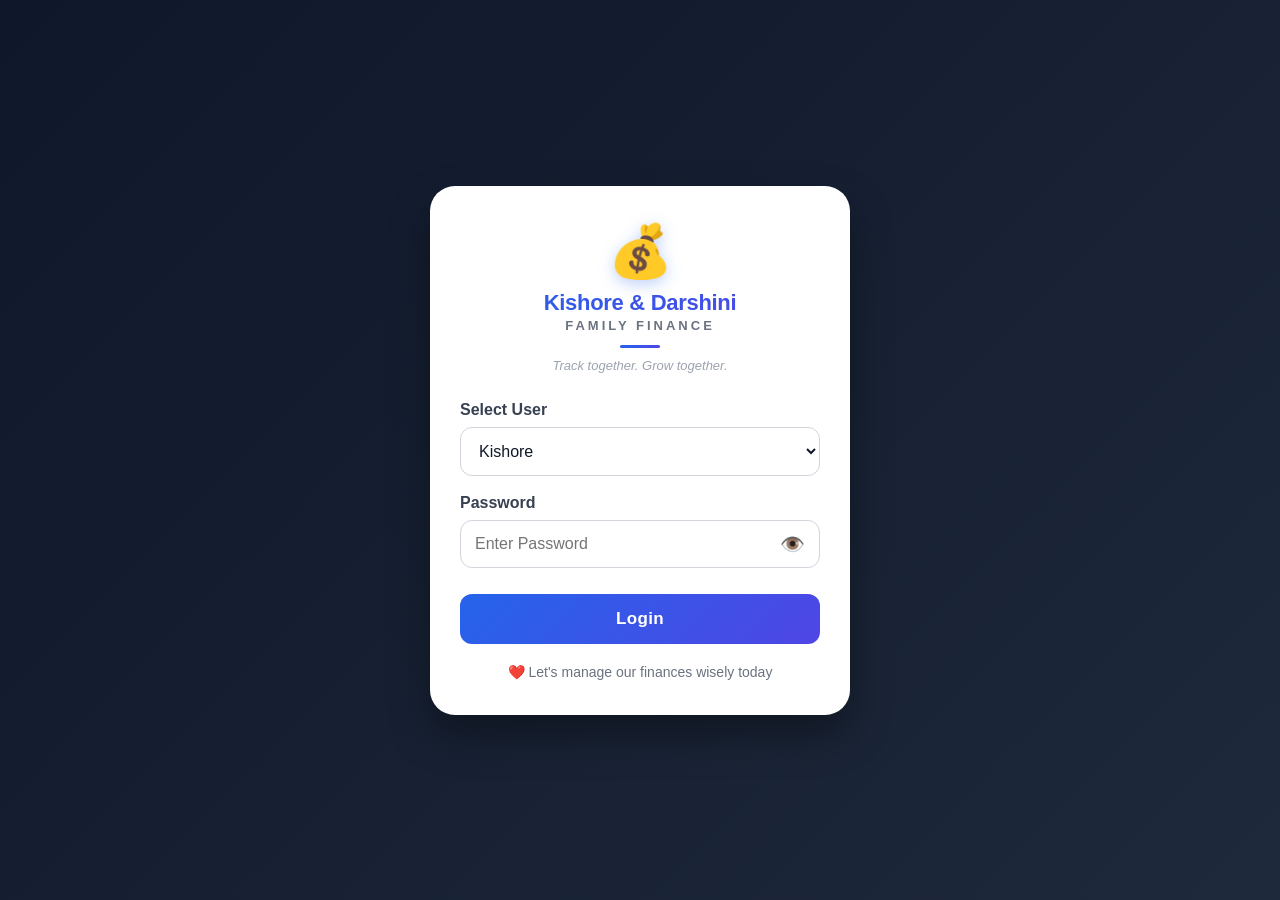
==== commit cb5246a5: "Add files via upload" ====
--- a/add.html
+++ b/add.html
@@ -143,6 +143,24 @@
 </div>
 
 <script>
+if(localStorage.getItem("financeLogin") !== "true") window.location.href = "login.html";
+
+// ── AUTO LOGOUT ──
+const AUTO_LOGOUT_MS = 60000;
+let autoLogoutTimer = null;
+function resetAutoLogout(){
+  clearTimeout(autoLogoutTimer);
+  autoLogoutTimer = setTimeout(function(){
+    const b = document.createElement("div");
+    b.style.cssText = "position:fixed;top:0;left:0;right:0;z-index:99999;background:#dc2626;color:white;text-align:center;padding:14px;font-size:14px;font-weight:700;";
+    b.textContent = "Session expired. Logging out...";
+    document.body.appendChild(b);
+    setTimeout(()=>{ localStorage.clear(); window.location.href="login.html"; }, 1500);
+  }, AUTO_LOGOUT_MS);
+}
+["click","touchstart","keydown","scroll","mousemove"].forEach(e => document.addEventListener(e, resetAutoLogout, true));
+resetAutoLogout();
+
 let selectedType = 'Income';
 let selectedCategory = 'Salary';
 let selectedPayment = 'Cash';
--- a/style.css
+++ b/style.css
@@ -872,3 +872,80 @@
 align-items:center;
 gap:4px;
 }
+
+/* ── TRANSACTION TABLE — MOBILE OPTIMISED ── */
+.txn-table-wrap table{
+width:100%;
+border-collapse:collapse;
+font-size:12px;
+table-layout:fixed;
+}
+
+.txn-table-wrap thead th:nth-child(1){ width:26%; }
+.txn-table-wrap thead th:nth-child(2){ width:28%; }
+.txn-table-wrap thead th:nth-child(3){ width:20%; }
+.txn-table-wrap thead th:nth-child(4){ width:20%; }
+.txn-table-wrap thead th:nth-child(5){ width:6%;  }
+
+.txn-date-cell{
+display:flex;
+flex-direction:column;
+gap:3px;
+}
+
+.txn-date-line{
+font-size:11px;
+font-weight:600;
+color:#374151;
+white-space:nowrap;
+}
+
+.txn-person-row{
+display:flex;
+align-items:center;
+gap:4px;
+}
+
+/* ── TRANSACTION EDIT BUTTON ── */
+.edit-row-btn{
+background:none;
+border:none;
+font-size:15px;
+cursor:pointer;
+padding:4px 6px;
+border-radius:8px;
+opacity:0.7;
+transition:opacity 0.2s,background 0.2s;
+}
+
+.edit-row-btn:active{
+background:#f3f4f6;
+opacity:1;
+}
+
+/* ── EDIT PAGE OWNER BADGE ── */
+.edit-owner-badge{
+background:white;
+border-radius:16px;
+padding:14px 16px;
+margin-bottom:18px;
+display:flex;
+align-items:center;
+gap:10px;
+box-shadow:0 2px 8px rgba(0,0,0,0.06);
+}
+
+.owner-chip{
+width:32px;height:32px;
+border-radius:50%;
+display:flex;align-items:center;justify-content:center;
+font-size:14px;font-weight:800;color:white;flex-shrink:0;
+}
+
+.owner-label{
+font-size:15px;font-weight:700;color:#111827;flex:1;
+}
+
+.owner-lock{
+font-size:11px;color:#9ca3af;font-weight:500;
+}
